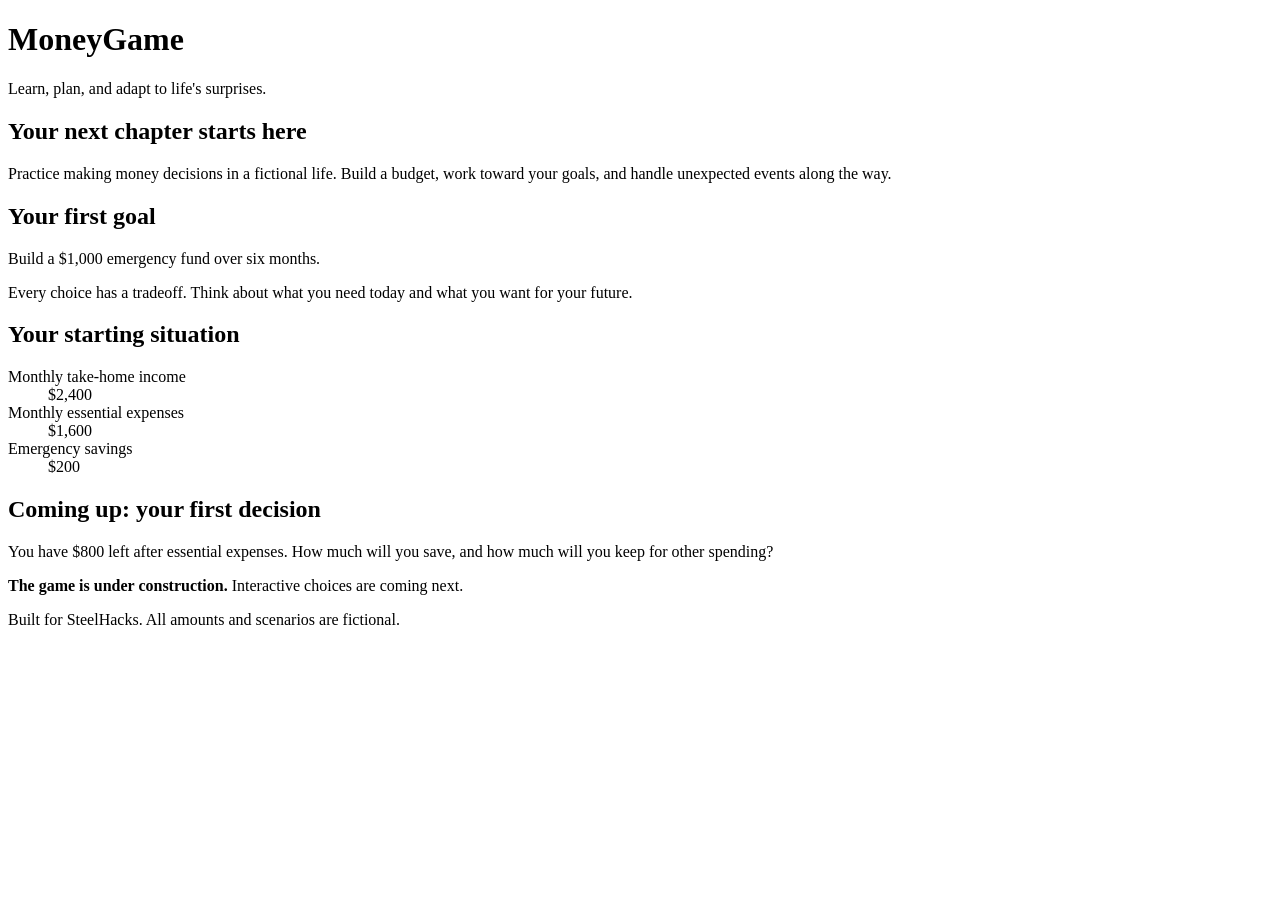
==== index.html @ d047468c "html file" ====
<!DOCTYPE html>
<html lang="en">
<head>
  <meta charset="UTF-8">
  <meta name="viewport" content="width=device-width, initial-scale=1.0">
  <meta name="description" content="Practice financial decisions and prepare for life's surprises with MoneyGame.">
  <title>MoneyGame | Practice for real life</title>
</head>
<body>
  <header>
    <h1>MoneyGame</h1>
    <p>Learn, plan, and adapt to life's surprises.</p>
  </header>

  <main>
    <section aria-labelledby="welcome-heading">
      <h2 id="welcome-heading">Your next chapter starts here</h2>
      <p>Practice making money decisions in a fictional life. Build a budget, work toward your goals, and handle unexpected events along the way.</p>
    </section>

    <section aria-labelledby="goal-heading">
      <h2 id="goal-heading">Your first goal</h2>
      <p>Build a $1,000 emergency fund over six months.</p>
      <p>Every choice has a tradeoff. Think about what you need today and what you want for your future.</p>
    </section>

    <section aria-labelledby="budget-heading">
      <h2 id="budget-heading">Your starting situation</h2>
      <dl>
        <dt>Monthly take-home income</dt>
        <dd>$2,400</dd>
        <dt>Monthly essential expenses</dt>
        <dd>$1,600</dd>
        <dt>Emergency savings</dt>
        <dd>$200</dd>
      </dl>
    </section>

    <section aria-labelledby="scenario-heading">
      <h2 id="scenario-heading">Coming up: your first decision</h2>
      <p>You have $800 left after essential expenses. How much will you save, and how much will you keep for other spending?</p>
      <p><strong>The game is under construction.</strong> Interactive choices are coming next.</p>
    </section>
  </main>

  <footer>
    <p>Built for SteelHacks. All amounts and scenarios are fictional.</p>
  </footer>
</body>
</html>
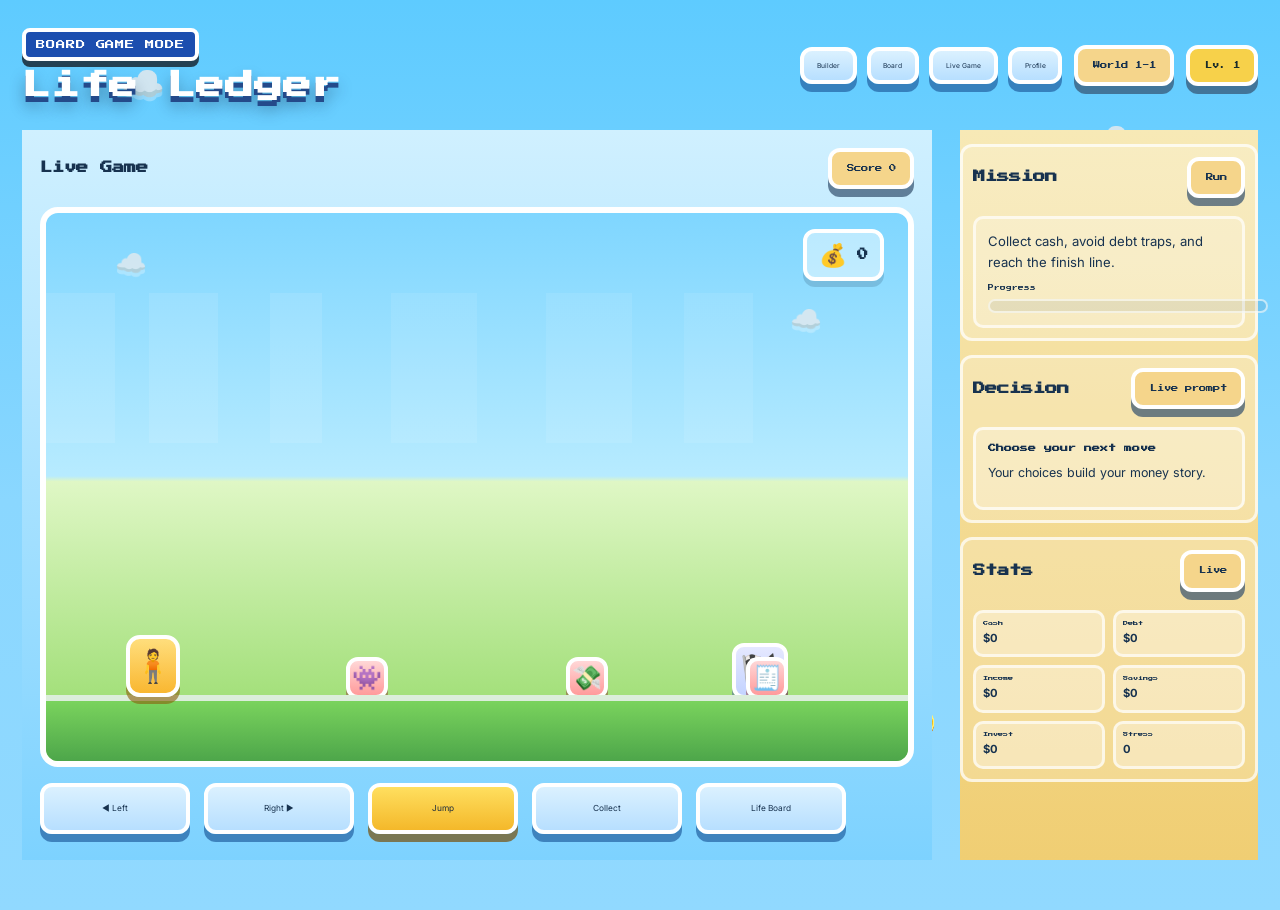
==== commit 3f9aed84: "Add local project files" ====
--- a/index.html
+++ b/index.html
@@ -1,50 +1,349 @@
 <!DOCTYPE html>
 <html lang="en">
-<head>
-  <meta charset="UTF-8">
-  <meta name="viewport" content="width=device-width, initial-scale=1.0">
-  <meta name="description" content="Practice financial decisions and prepare for life's surprises with MoneyGame.">
-  <title>MoneyGame | Practice for real life</title>
-</head>
-<body>
-  <header>
-    <h1>MoneyGame</h1>
-    <p>Learn, plan, and adapt to life's surprises.</p>
-  </header>
-
-  <main>
-    <section aria-labelledby="welcome-heading">
-      <h2 id="welcome-heading">Your next chapter starts here</h2>
-      <p>Practice making money decisions in a fictional life. Build a budget, work toward your goals, and handle unexpected events along the way.</p>
-    </section>
-
-    <section aria-labelledby="goal-heading">
-      <h2 id="goal-heading">Your first goal</h2>
-      <p>Build a $1,000 emergency fund over six months.</p>
-      <p>Every choice has a tradeoff. Think about what you need today and what you want for your future.</p>
-    </section>
-
-    <section aria-labelledby="budget-heading">
-      <h2 id="budget-heading">Your starting situation</h2>
-      <dl>
-        <dt>Monthly take-home income</dt>
-        <dd>$2,400</dd>
-        <dt>Monthly essential expenses</dt>
-        <dd>$1,600</dd>
-        <dt>Emergency savings</dt>
-        <dd>$200</dd>
-      </dl>
-    </section>
-
-    <section aria-labelledby="scenario-heading">
-      <h2 id="scenario-heading">Coming up: your first decision</h2>
-      <p>You have $800 left after essential expenses. How much will you save, and how much will you keep for other spending?</p>
-      <p><strong>The game is under construction.</strong> Interactive choices are coming next.</p>
-    </section>
-  </main>
-
-  <footer>
-    <p>Built for SteelHacks. All amounts and scenarios are fictional.</p>
-  </footer>
-</body>
+  <head>
+    <meta charset="UTF-8" />
+    <meta name="viewport" content="width=device-width, initial-scale=1.0" />
+    <title>Life Ledger | Monopoly Life Adventure</title>
+    <link rel="preconnect" href="https://fonts.googleapis.com" />
+    <link rel="preconnect" href="https://fonts.gstatic.com" crossorigin />
+    <link href="https://fonts.googleapis.com/css2?family=Press+Start+2P&family=Inter:wght@400;500;600;700;800&display=swap" rel="stylesheet" />
+    <link rel="stylesheet" href="styles.css" />
+  </head>
+  <body>
+    <div class="page-shell">
+      <div class="cloud cloud-one">☁️</div>
+      <div class="cloud cloud-two">☁️</div>
+      <div class="coin-float coin-float-one">🪙</div>
+      <div class="coin-float coin-float-two">🪙</div>
+
+      <header class="topbar">
+        <div class="brand-wrap">
+          <p class="eyebrow">Board Game Mode</p>
+          <h1>Life Ledger</h1>
+        </div>
+        <div class="status-cluster">
+          <nav style="display:flex; gap:10px; align-items:center;">
+            <button id="builderNav" class="secondary-btn small-btn" type="button">Builder</button>
+            <button id="boardNav" class="secondary-btn small-btn" type="button">Board</button>
+            <button id="liveGameNav" class="secondary-btn small-btn" type="button">Live Game</button>
+            <button id="profileNav" class="secondary-btn small-btn" type="button">Profile</button>
+          </nav>
+          <span class="status-badge" id="worldBadge">World 1-1</span>
+          <span class="mini-coin" id="levelBadge">Lv. 1</span>
+        </div>
+      </header>
+
+      <main id="liveGameView" class="game-shell game-shell-live">
+        <section class="panel live-scene-panel live-scene-panel-primary">
+          <div class="panel-head live-scene-head">
+            <h2>Live Game</h2>
+            <span class="tiny-pill" id="liveScoreBadge">Score 0</span>
+          </div>
+
+          <div class="mario-scene">
+            <div class="skyline"></div>
+            <div class="cloud cloud-one small">☁️</div>
+            <div class="cloud cloud-two small">☁️</div>
+
+            <div class="coin-panel">
+              <span>💰</span>
+              <strong id="liveCashCount">0</strong>
+            </div>
+
+            <div class="player-character" id="marioPlayer">🧍</div>
+            <div class="goal-block">🏁</div>
+
+            <div class="enemy enemy-1">👾</div>
+            <div class="enemy enemy-2">💸</div>
+            <div class="enemy enemy-3">🧾</div>
+
+            <div class="ground"></div>
+          </div>
+
+          <div class="live-controls">
+            <button id="leftBtn" class="secondary-btn live-btn movement-btn" type="button" aria-label="Move left">◀ Left</button>
+            <button id="rightBtn" class="secondary-btn live-btn movement-btn" type="button" aria-label="Move right">Right ▶</button>
+            <button id="jumpBtn" class="primary-btn live-btn" type="button">Jump</button>
+            <button id="collectBtn" class="secondary-btn live-btn" type="button">Collect</button>
+            <button id="backToBoardBtn" class="secondary-btn live-btn" type="button">Life Board</button>
+          </div>
+        </section>
+
+        <aside class="panel panel-right live-side-panel">
+          <div class="mission-summary">
+            <div class="panel-head mission-head">
+              <h2>Mission</h2>
+              <span class="tiny-pill">Run</span>
+            </div>
+            <div class="live-status-box">
+              <p id="liveMissionText">Collect cash, avoid debt traps, and reach the finish line.</p>
+              <div class="live-meter-wrap">
+                <span>Progress</span>
+                <div class="stat-meter"><div id="liveProgressFill" class="stat-fill"></div></div>
+              </div>
+            </div>
+          </div>
+
+          <div class="live-prompt-panel">
+            <div class="panel-head prompt-head">
+              <h2>Decision</h2>
+              <span class="tiny-pill">Live prompt</span>
+            </div>
+            <div class="live-prompt-box">
+              <h3 id="livePromptTitle">Choose your next move</h3>
+              <p id="livePromptText">Your choices build your money story.</p>
+              <div id="livePromptChoices" class="live-choice-buttons"></div>
+            </div>
+          </div>
+
+          <div class="mini-stats-panel">
+            <div class="panel-head mini-stats-head">
+              <h2>Stats</h2>
+              <span class="tiny-pill">Live</span>
+            </div>
+            <div class="mini-stat-grid">
+              <div class="mini-stat-card"><span>Cash</span><strong id="miniCashStat">$0</strong></div>
+              <div class="mini-stat-card"><span>Debt</span><strong id="miniDebtStat">$0</strong></div>
+              <div class="mini-stat-card"><span>Income</span><strong id="miniIncomeStat">$0</strong></div>
+              <div class="mini-stat-card"><span>Savings</span><strong id="miniSavingsStat">$0</strong></div>
+              <div class="mini-stat-card"><span>Invest</span><strong id="miniInvestStat">$0</strong></div>
+              <div class="mini-stat-card"><span>Stress</span><strong id="miniStressStat">0</strong></div>
+            </div>
+          </div>
+        </aside>
+      </main>
+
+      <main id="builderView" class="game-shell hidden">
+        <section class="panel panel-left">
+          <div class="panel-head">
+            <h2>Character Builder</h2>
+            <span class="tiny-pill">Create hero</span>
+          </div>
+
+          <div class="player-card">
+            <div class="avatar-ring" id="selectedAvatar">🧒</div>
+            <div>
+              <p class="player-label">Hero</p>
+              <h3 id="selectedNameLabel">Future Builder</h3>
+            </div>
+          </div>
+
+          <div class="avatar-picker" id="avatarPicker" aria-label="Choose avatar"></div>
+
+          <div class="form-block">
+            <label>
+              Player name
+              <input id="playerName" type="text" value="Future Builder" maxlength="18" />
+            </label>
+          </div>
+
+          <div class="form-block">
+            <label>
+              Money mindset
+              <select id="playStyle">
+                <option value="saver" selected>Planner</option>
+                <option value="builder">Builder</option>
+                <option value="risk">Risk taker</option>
+              </select>
+            </label>
+          </div>
+
+          <div class="preset-box">
+            <div class="preset-row">
+              <span>Starter scenario</span>
+              <button id="randomizeButton" type="button" class="secondary-btn small-btn">Randomize</button>
+            </div>
+            <div class="profile-grid" id="starterStats"></div>
+          </div>
+
+          <div class="button-row compact-row">
+            <button id="startGameButton" type="button" class="primary-btn">Start adventure</button>
+          </div>
+        </section>
+
+      </main>
+
+      <main id="boardView" class="game-shell hidden">
+        <section class="panel board-panel board-main-panel">
+          <div class="panel-head">
+            <h2>Life board</h2>
+            <span class="tiny-pill" id="turnLabel">Turn 1</span>
+          </div>
+
+          <div class="board-wrap board-hero-wrap">
+            <div class="board-track board-track-large" id="boardTrack"></div>
+            <div class="token board-token" id="tokenMarker">🧍</div>
+            <div id="boardActions" class="board-actions" aria-live="polite"></div>
+          </div>
+
+          <div class="quest-banner">
+            <div class="banner-icon">🎯</div>
+            <div>
+              <span>Quest tracker</span>
+              <strong id="trackerText">Build a stable cash cushion and keep your future on track.</strong>
+            </div>
+          </div>
+
+          <div class="event-card visual-event-card">
+            <span class="event-card-label">Current event</span>
+            <h3 id="eventTitle">Random life event</h3>
+            <p id="eventText">Choose a path to decide how your story unfolds.</p>
+            <div id="choiceButtons" class="choice-buttons hidden"></div>
+          </div>
+        </section>
+
+        <aside class="panel panel-right" id="liveHud">
+          <div class="panel-head">
+            <h2>Stats</h2>
+            <span class="tiny-pill" id="scoreBadge">Score 0</span>
+          </div>
+
+          <div class="stats-grid">
+            <div class="stat-box">
+              <span>Cash</span>
+              <strong id="cashValue">$0</strong>
+            </div>
+            <div class="stat-box">
+              <span>Debt</span>
+              <strong id="debtValue">$0</strong>
+            </div>
+            <div class="stat-box">
+              <span>Income</span>
+              <strong id="incomeValue">$0</strong>
+            </div>
+            <div class="stat-box">
+              <span>Savings</span>
+              <strong id="savingsValue">$0</strong>
+            </div>
+            <div class="stat-box">
+              <span>Investments</span>
+              <strong id="investmentValue">$0</strong>
+            </div>
+            <div class="stat-box">
+              <span>Stress</span>
+              <strong id="stressValue">0</strong>
+            </div>
+          </div>
+
+          <div class="story-pane">
+            <h3>Story log</h3>
+            <div id="storyLog" class="story-log"></div>
+          </div>
+        </aside>
+      </main>
+
+      <main id="statsView" class="game-shell hidden">
+        <section class="panel panel-left">
+          <div class="panel-head">
+            <h2>Summary</h2>
+            <span class="tiny-pill">Final results</span>
+          </div>
+          <div style="padding:14px;">
+            <h3 id="finalTitle">Adventure complete</h3>
+            <p id="finalSummary">Final net worth and analysis will appear here.</p>
+            <div style="margin-top:18px;"><button id="playAgainBtn" class="primary-btn">Play again</button></div>
+          </div>
+        </section>
+
+        <section class="panel board-panel">
+          <div class="panel-head">
+            <h2>Visual stats</h2>
+            <span class="tiny-pill">Final meters</span>
+          </div>
+          <div style="padding:12px;">
+            <div class="meter-row"><div>Final net worth</div><div class="stat-meter"><div id="finalNetFill" class="stat-fill"></div></div></div>
+            <div style="height:12px"></div>
+            <div id="finalDetails"></div>
+          </div>
+        </section>
+
+        <aside class="panel panel-right">
+          <div class="panel-head">
+            <h2>Stats</h2>
+            <span class="tiny-pill" id="profileScore">Score 0</span>
+          </div>
+          <div style="padding:12px;">
+            <p id="profileSummary">A quick visual summary of the player's financial state.</p>
+          </div>
+        </aside>
+      </main>
+
+      <main id="profileView" class="game-shell hidden">
+        <section class="panel panel-left">
+          <div class="panel-head">
+            <h2>Profile</h2>
+            <span class="tiny-pill">Overview</span>
+          </div>
+          <div class="player-card">
+            <div class="avatar-ring" id="profileAvatar">🧒</div>
+            <div>
+              <p class="player-label">Player</p>
+              <h3 id="profileName">Future Builder</h3>
+            </div>
+          </div>
+
+          <div style="margin-bottom:14px;">
+            <button id="backToBoard" class="primary-btn">Back to board</button>
+          </div>
+        </section>
+
+        <section class="panel board-panel">
+          <div class="panel-head">
+            <h2>Visual stats</h2>
+            <span class="tiny-pill">Live meters</span>
+          </div>
+
+          <div class="board-wrap">
+            <div style="display:grid; gap:12px;">
+              <div class="meter-row">
+                <div>Cash</div>
+                <div class="stat-meter"><div id="cashFill" class="stat-fill"></div></div>
+              </div>
+              <div class="meter-row">
+                <div>Debt</div>
+                <div class="stat-meter"><div id="debtFill" class="stat-fill"></div></div>
+              </div>
+              <div class="meter-row">
+                <div>Income</div>
+                <div class="stat-meter"><div id="incomeFill" class="stat-fill"></div></div>
+              </div>
+              <div class="meter-row">
+                <div>Savings</div>
+                <div class="stat-meter"><div id="savingsFill" class="stat-fill"></div></div>
+              </div>
+              <div class="meter-row">
+                <div>Investments</div>
+                <div class="stat-meter"><div id="investmentsFill" class="stat-fill"></div></div>
+              </div>
+              <div class="meter-row">
+                <div>Stress</div>
+                <div class="stat-meter"><div id="stressFill" class="stat-fill danger"></div></div>
+              </div>
+            </div>
+          </div>
+        </section>
+
+        <aside class="panel panel-right">
+          <div class="panel-head">
+            <h2>Summary</h2>
+            <span class="tiny-pill" id="profileScore">Score 0</span>
+          </div>
+          <div style="padding:12px;">
+            <p id="profileSummary">A quick visual summary of the player's financial state.</p>
+          </div>
+        </aside>
+      </main>
+    </div>
+
+    <script src="app.js"></script>
+    <div id="detailModal" class="hidden" role="dialog" aria-modal="true" aria-labelledby="detailTitle">
+      <div class="panel" style="max-width:520px; margin:40px auto;">
+        <div style="display:flex; justify-content:space-between; align-items:center; gap:12px;">
+          <h3 id="detailTitle">Event details</h3>
+          <button id="detailClose" class="small-btn">Close</button>
+        </div>
+        <div id="detailContent" style="margin-top:12px; font-size:0.9rem; color:var(--text);">Full event detail appears here.</div>
+      </div>
+    </div>
+  </body>
 </html>
--- a/styles.css
+++ b/styles.css
@@ -0,0 +1,1119 @@
+:root {
+  --sky: #5ecbff;
+  --sky-2: #8ad7ff;
+  --grass: #4fbf50;
+  --grass-dark: #2e8b57;
+  --panel: #f5d58b;
+  --panel-2: #f7e8b1;
+  --panel-dark: #d39a39;
+  --coin: #f7d14a;
+  --danger: #ff4d4d;
+  --danger-dark: #bf2d2d;
+  --blue: #2f80ed;
+  --blue-dark: #1c4eaf;
+  --purple: #a56de2;
+  --purple-dark: #6f43b6;
+  --text: #17324f;
+  --shadow: 0 12px 0 rgba(33, 52, 71, 0.8);
+  --white: #ffffff;
+}
+
+* {
+  box-sizing: border-box;
+}
+
+html, body {
+  margin: 0;
+  min-height: 100%;
+  font-family: "Inter", sans-serif;
+  background:
+    linear-gradient(to bottom, var(--sky) 0%, var(--sky-2) 55%, #91d9ff 100%);
+  color: var(--text);
+  font-size: 16px;
+}
+
+body {
+  padding: 28px 22px 50px;
+}
+
+h1, h2, h3, h4, button, input, select, textarea, .eyebrow, .tiny-pill, .tool-pill, .score-pill, .quest-label, .quest-banner span, .status-badge, .mini-coin, .player-label, .event-card-label, .stat-box span {
+  font-family: "Press Start 2P", cursive;
+}
+
+p, strong, span, li, label, input, select, textarea, .story-entry, .board-actions {
+  font-family: "Inter", sans-serif;
+}
+
+.page-shell {
+  max-width: 1480px;
+  margin: 0 auto;
+  position: relative;
+  min-height: 92vh;
+}
+
+.cloud {
+  position: absolute;
+  font-size: 2.2rem;
+  opacity: 0.85;
+  z-index: 0;
+  filter: drop-shadow(0 4px 0 rgba(255,255,255,0.35));
+}
+
+.cloud-one { top: 34px; left: 8%; }
+.cloud-two { top: 90px; right: 10%; }
+
+.coin-float {
+  position: absolute;
+  font-size: 1.8rem;
+  z-index: 0;
+  animation: bob 2.4s ease-in-out infinite alternate;
+}
+
+.coin-float-one { top: 120px; left: 28%; }
+.coin-float-two { bottom: 120px; right: 26%; animation-delay: 0.8s; }
+
+@keyframes bob {
+  0% { transform: translateY(0); }
+  100% { transform: translateY(-16px); }
+}
+
+.topbar,
+.game-shell {
+  position: relative;
+  z-index: 1;
+}
+
+.topbar {
+  display: flex;
+  justify-content: space-between;
+  align-items: center;
+  margin-bottom: 26px;
+  gap: 12px;
+}
+
+.brand-wrap {
+  display: flex;
+  flex-direction: column;
+}
+
+.eyebrow {
+  margin: 0 0 8px;
+  text-transform: uppercase;
+  letter-spacing: 0.1em;
+  font-size: 0.58rem;
+  color: var(--white);
+  background: var(--blue-dark);
+  width: fit-content;
+  padding: 8px 10px;
+  border-radius: 8px;
+  border: 4px solid var(--white);
+  box-shadow: 0 6px 0 rgba(20, 30, 40, 0.8);
+}
+
+h1 {
+  margin: 0;
+  font-size: clamp(1.8rem, 2vw, 3rem);
+  line-height: 1.2;
+  color: var(--white);
+  text-shadow: 0 6px 0 #244a8a, 0 10px 15px rgba(17, 39, 66, 0.4);
+}
+
+.status-cluster {
+  display: flex;
+  align-items: center;
+  gap: 12px;
+  flex-wrap: wrap;
+}
+
+.status-badge,
+.tiny-pill,
+.mini-coin {
+  display: inline-flex;
+  align-items: center;
+  justify-content: center;
+  border-radius: 12px;
+  padding: 0.7rem 0.9rem;
+  font-size: 0.46rem;
+  line-height: 1.5;
+  background: var(--panel);
+  border: 4px solid var(--white);
+  box-shadow: 0 8px 0 rgba(52, 80, 110, 0.7);
+  color: var(--text);
+}
+
+.mini-coin {
+  background: var(--coin);
+  color: #1a2c2a;
+}
+
+.game-shell {
+  display: grid;
+  grid-template-columns: minmax(0, 0.9fr) minmax(0, 1.55fr) minmax(0, 0.9fr);
+  gap: 28px;
+  align-items: start;
+}
+
+.board-main-panel {
+  min-height: 760px;
+}
+
+.board-hero-wrap {
+  min-height: 360px;
+  padding: 18px 18px 26px;
+}
+
+.board-track-large {
+  min-height: 160px;
+  gap: 14px;
+}
+
+.board-actions {
+  position: absolute;
+  left: 18px;
+  right: 18px;
+  bottom: 18px;
+  display: flex;
+  flex-direction: column;
+  gap: 10px;
+  z-index: 8;
+  padding: 12px 12px 10px;
+  border-radius: 14px;
+  background: rgba(20, 52, 74, 0.8);
+  border: 4px solid rgba(255,255,255,0.8);
+  box-shadow: 0 12px 0 rgba(10, 20, 32, 0.35);
+}
+
+.board-actions .action-title {
+  color: #fff;
+  font-family: "Press Start 2P", cursive;
+  font-size: 0.5rem;
+  line-height: 1.6;
+}
+
+.board-actions .action-desc {
+  color: rgba(255,255,255,0.92);
+  font-size: 0.8rem;
+  line-height: 1.55;
+}
+
+.board-actions .action-choices {
+  display: grid;
+  grid-template-columns: repeat(3, minmax(0, 1fr));
+  gap: 10px;
+  margin-top: 4px;
+}
+
+.board-actions .choice-btn {
+  width: 100%;
+  min-height: 58px;
+  white-space: normal;
+  text-align: left;
+  font-size: 0.66rem;
+  line-height: 1.5;
+  border-radius: 12px;
+  background: linear-gradient(180deg, #fff4bf 0%, #ffd76a 100%);
+  border: 3px solid var(--white);
+  box-shadow: 0 7px 0 rgba(153, 106, 28, 0.6);
+}
+
+.visual-event-card {
+  margin-top: 18px;
+}
+
+.event-card h3 {
+  font-size: 0.74rem;
+  line-height: 1.6;
+}
+
+.event-card p {
+  font-size: 0.8rem;
+  line-height: 1.8;
+}
+
+.choice-btn {
+  width: 100%;
+  text-align: left;
+  padding: 12px 14px;
+  border-radius: 10px;
+  border: 3px solid var(--white);
+  background: linear-gradient(180deg, #d9f0ff 0%, #bfe7ff 100%);
+  color: var(--text);
+  cursor: pointer;
+  font-size: 0.7rem;
+  line-height: 1.7;
+}
+
+.track-space {
+  display: flex;
+  flex-direction: column;
+  align-items: center;
+  justify-content: center;
+  min-height: 120px;
+  border-radius: 12px;
+  background: linear-gradient(180deg, #f4f9ff 0%, #dceeff 100%);
+  border: 4px solid rgba(255,255,255,0.8);
+  font-size: 1.9rem;
+  box-shadow: inset 0 -4px 0 rgba(96, 140, 201, 0.15);
+}
+
+.board-token {
+  width: 54px;
+  height: 54px;
+  font-size: 1.8rem;
+  border-radius: 14px;
+  box-shadow: 0 8px 0 rgba(120, 80, 11, 0.65);
+}
+
+.story-entry {
+  font-size: 0.78rem;
+  line-height: 1.6;
+}
+
+.live-scene-panel {
+  background: linear-gradient(180deg, #d0f0ff 0%, #7dd2ff 100%);
+  min-height: 670px;
+}
+
+.live-scene-panel-primary {
+  min-height: 100%;
+  padding: 18px 18px 20px;
+}
+
+.live-scene-head {
+  margin-bottom: 10px;
+}
+
+.mario-scene {
+  position: relative;
+  overflow: hidden;
+  height: 560px;
+  border-radius: 18px;
+  border: 6px solid var(--white);
+  background: linear-gradient(180deg, #7fd6ff 0%, #b7ebff 48%, #dff7c5 49%, #92d965 100%);
+  box-shadow: inset 0 -8px 0 rgba(31, 86, 44, 0.2);
+}
+
+.skyline {
+  position: absolute;
+  left: 0;
+  right: 0;
+  top: 80px;
+  height: 150px;
+  background:
+    linear-gradient(to right,
+      rgba(255,255,255,0.18) 0 8%,
+      transparent 8% 12%,
+      rgba(255,255,255,0.18) 12% 20%,
+      transparent 20% 26%,
+      rgba(255,255,255,0.18) 26% 32%,
+      transparent 32% 40%,
+      rgba(255,255,255,0.15) 40% 50%,
+      transparent 50% 58%,
+      rgba(255,255,255,0.15) 58% 68%,
+      transparent 68% 74%,
+      rgba(255,255,255,0.15) 74% 82%,
+      transparent 82% 100%);
+  opacity: 0.55;
+}
+
+.cloud.small {
+  font-size: 1.6rem;
+  opacity: 0.8;
+}
+
+.coin-panel {
+  position: absolute;
+  top: 16px;
+  right: 24px;
+  display: flex;
+  align-items: center;
+  gap: 10px;
+  background: rgba(255,255,255,0.45);
+  border: 4px solid var(--white);
+  border-radius: 12px;
+  padding: 8px 12px;
+  box-shadow: 0 6px 0 rgba(30, 65, 96, 0.2);
+}
+
+.coin-panel span {
+  font-size: 1.4rem;
+}
+
+.coin-panel strong {
+  font-family: "Press Start 2P", cursive;
+  font-size: 0.7rem;
+  color: var(--text);
+}
+
+.player-character {
+  position: absolute;
+  left: 80px;
+  bottom: 64px;
+  width: 54px;
+  height: 62px;
+  display: grid;
+  place-items: center;
+  border-radius: 14px;
+  background: linear-gradient(180deg, #ffde7c 0%, #f9b731 100%);
+  border: 4px solid var(--white);
+  box-shadow: 0 7px 0 rgba(138, 94, 10, 0.6);
+  font-size: 2rem;
+  z-index: 3;
+  transition: left 220ms ease, bottom 180ms ease, transform 180ms ease;
+}
+
+.player-character.jump {
+  bottom: 150px;
+  transform: scale(1.05);
+}
+
+.goal-block {
+  position: absolute;
+  right: 120px;
+  bottom: 62px;
+  width: 56px;
+  height: 56px;
+  display: grid;
+  place-items: center;
+  border-radius: 12px;
+  background: linear-gradient(180deg, #e5e8ff 0%, #c4d3ff 100%);
+  border: 4px solid var(--white);
+  font-size: 2rem;
+  box-shadow: 0 7px 0 rgba(71, 88, 160, 0.5);
+}
+
+.enemy {
+  position: absolute;
+  bottom: 62px;
+  width: 42px;
+  height: 42px;
+  display: grid;
+  place-items: center;
+  border-radius: 12px;
+  background: linear-gradient(180deg, #ffd7d7 0%, #ff9b9b 100%);
+  border: 4px solid var(--white);
+  box-shadow: 0 6px 0 rgba(143, 56, 56, 0.5);
+  font-size: 1.5rem;
+  animation: enemyBob 1.2s ease-in-out infinite alternate;
+}
+
+.enemy-1 { left: 300px; }
+.enemy-2 { left: 520px; animation-delay: 0.4s; }
+.enemy-3 { left: 700px; animation-delay: 0.9s; }
+
+@keyframes enemyBob {
+  from { transform: translateY(0); }
+  to { transform: translateY(-7px); }
+}
+
+.ground {
+  position: absolute;
+  left: 0;
+  right: 0;
+  bottom: 0;
+  height: 66px;
+  background: linear-gradient(180deg, #7ad35d 0%, #4da64a 100%);
+  border-top: 6px solid rgba(255,255,255,0.8);
+}
+
+.live-controls {
+  display: flex;
+  gap: 14px;
+  margin-top: 16px;
+  flex-wrap: wrap;
+}
+
+.movement-btn {
+  min-width: 110px;
+  font-size: 0.52rem;
+}
+
+.live-btn {
+  min-width: 150px;
+}
+
+.live-side-panel {
+  min-height: 100%;
+  display: flex;
+  flex-direction: column;
+  gap: 14px;
+  justify-content: flex-start;
+  padding-top: 14px;
+}
+
+.live-status-box {
+  background: rgba(255,255,255,0.2);
+  border: 3px solid rgba(255,255,255,0.65);
+  border-radius: 10px;
+  padding: 12px;
+}
+
+.live-status-box p {
+  margin: 0 0 12px;
+  font-size: 0.82rem;
+  line-height: 1.6;
+}
+
+.live-meter-wrap {
+  display: grid;
+  gap: 8px;
+}
+
+.live-meter-wrap span {
+  font-family: "Press Start 2P", cursive;
+  font-size: 0.36rem;
+}
+
+.mission-summary,
+.mini-stats-panel {
+  background: rgba(255,255,255,0.18);
+  border: 3px solid rgba(255,255,255,0.7);
+  border-radius: 12px;
+  padding: 10px;
+}
+
+.mission-head,
+.mini-stats-head {
+  margin-bottom: 6px;
+}
+
+.mission-head h2,
+.mini-stats-head h2 {
+  font-size: 0.56rem;
+}
+
+.mini-stat-grid {
+  display: grid;
+  grid-template-columns: repeat(2, minmax(0, 1fr));
+  gap: 8px;
+}
+
+.mini-stat-card {
+  display: flex;
+  flex-direction: column;
+  gap: 4px;
+  background: rgba(255,255,255,0.34);
+  border: 3px solid rgba(255,255,255,0.65);
+  border-radius: 10px;
+  padding: 8px 7px;
+}
+
+.mini-stat-card span {
+  font-family: "Press Start 2P", cursive;
+  font-size: 0.32rem;
+  color: var(--text);
+}
+
+.mini-stat-card strong {
+  font-size: 0.7rem;
+  line-height: 1.5;
+  color: var(--text);
+}
+
+.game-shell-live {
+  grid-template-columns: minmax(0, 2.2fr) minmax(240px, 0.72fr);
+  align-items: stretch;
+  min-height: calc(100vh - 170px);
+}
+
+.live-prompt-panel {
+  background: rgba(255,255,255,0.18);
+  border: 3px solid rgba(255,255,255,0.7);
+  border-radius: 12px;
+  padding: 10px;
+}
+
+.prompt-head {
+  margin-bottom: 8px;
+}
+
+.live-prompt-box {
+  background: rgba(255,255,255,0.28);
+  border: 3px solid rgba(255,255,255,0.7);
+  border-radius: 10px;
+  padding: 12px;
+}
+
+.live-prompt-box h3 {
+  margin: 0 0 8px;
+  font-family: "Press Start 2P", cursive;
+  font-size: 0.5rem;
+  line-height: 1.6;
+  color: var(--text);
+}
+
+.live-prompt-box p {
+  margin: 0 0 12px;
+  font-size: 0.78rem;
+  line-height: 1.6;
+  color: var(--text);
+}
+
+.live-choice-buttons {
+  display: grid;
+  gap: 8px;
+}
+
+.live-choice-btn {
+  width: 100%;
+  border: 3px solid var(--white);
+  border-radius: 10px;
+  background: linear-gradient(180deg, #fff5c4 0%, #ffd76a 100%);
+  color: var(--text);
+  padding: 10px 12px;
+  text-align: left;
+  font-size: 0.62rem;
+  line-height: 1.5;
+  cursor: pointer;
+  box-shadow: 0 6px 0 rgba(120, 80, 11, 0.45);
+}
+
+.live-choice-btn:hover {
+  transform: translateY(-1px);
+}
+
+@media (max-width: 1200px) {
+  .game-shell {
+    grid-template-columns: 1fr;
+  }
+
+  .board-main-panel {
+    min-height: auto;
+  }
+
+  .game-shell-live {
+    grid-template-columns: 1fr;
+  }
+
+  .live-scene-panel-primary {
+    min-height: 0;
+  }
+}
+
+@media (max-width: 640px) {
+  .board-actions .action-choices {
+    grid-template-columns: 1fr;
+  }
+
+  .board-track-large {
+    grid-template-columns: repeat(3, minmax(0, 1fr));
+  }
+}
+
+/* full-width single panel view for board */
+.full-panel { grid-column: 1 / -1; }
+
+.hidden { display: none !important; }
+
+.panel-left {
+  background: linear-gradient(180deg, #f7e9b6 0%, #f0ce73 100%);
+}
+
+.board-panel {
+  background: linear-gradient(180deg, #d6efff 0%, #bfe8ff 100%);
+}
+
+.panel-right {
+  background: linear-gradient(180deg, #f7e9b6 0%, #f0ce73 100%);
+}
+
+.panel-head {
+  display: flex;
+  justify-content: space-between;
+  align-items: center;
+  margin-bottom: 18px;
+  gap: 12px;
+}
+
+.panel-head h2 {
+  margin: 0;
+  font-size: 0.78rem;
+  color: var(--text);
+}
+
+.player-card {
+  display: flex;
+  align-items: center;
+  gap: 14px;
+  padding: 16px 18px;
+  margin-bottom: 18px;
+  border-radius: 14px;
+  background: linear-gradient(180deg, #a7f0ff 0%, #80d7ff 100%);
+  border: 4px solid var(--white);
+  box-shadow: 0 8px 0 rgba(32, 86, 151, 0.7);
+}
+
+.avatar-ring {
+  width: 54px;
+  height: 54px;
+  display: grid;
+  place-items: center;
+  border-radius: 12px;
+  background: linear-gradient(180deg, #f9d65d 0%, #f1a853 100%);
+  border: 4px solid var(--white);
+  font-size: 1.5rem;
+  box-shadow: inset 0 -4px 0 rgba(133, 88, 18, 0.25);
+}
+
+.player-label {
+  margin: 0 0 4px;
+  color: var(--text);
+  font-size: 0.48rem;
+  text-transform: uppercase;
+}
+
+.player-card h3 {
+  margin: 0;
+  font-size: 0.6rem;
+  color: var(--text);
+}
+
+.avatar-picker {
+  display: flex;
+  flex-wrap: wrap;
+  gap: 10px;
+  margin-bottom: 18px;
+}
+
+.avatar-option {
+  width: 46px;
+  height: 46px;
+  display: grid;
+  place-items: center;
+  border-radius: 12px;
+  background: var(--white);
+  border: 4px solid rgba(23, 50, 79, 0.25);
+  cursor: pointer;
+  font-size: 1.4rem;
+  transition: transform 0.15s ease, border-color 0.15s ease;
+}
+
+.avatar-option.selected {
+  border-color: var(--blue-dark);
+  background: #e0f5ff;
+  transform: translateY(-2px);
+}
+
+.form-block {
+  margin-bottom: 16px;
+}
+
+label {
+  display: flex;
+  flex-direction: column;
+  gap: 8px;
+  font-size: 0.56rem;
+  color: var(--text);
+}
+
+input, select, textarea, button {
+  font: inherit;
+}
+
+input, select, textarea {
+  width: 100%;
+  background: rgba(255, 255, 255, 0.8);
+  border: 4px solid var(--white);
+  border-radius: 10px;
+  color: var(--text);
+  padding: 0.8rem 0.8rem;
+  outline: none;
+  box-shadow: inset 0 -4px 0 rgba(64, 104, 147, 0.18);
+}
+
+input:focus, select:focus, textarea:focus {
+  border-color: var(--blue-dark);
+  box-shadow: 0 0 0 4px rgba(47, 128, 237, 0.18), inset 0 -4px 0 rgba(64, 104, 147, 0.18);
+}
+
+.preset-box {
+  background: rgba(255, 255, 255, 0.25);
+  border: 4px solid rgba(255, 255, 255, 0.7);
+  border-radius: 12px;
+  padding: 14px;
+  margin-bottom: 16px;
+}
+
+.preset-row {
+  display: flex;
+  justify-content: space-between;
+  align-items: center;
+  gap: 10px;
+  margin-bottom: 12px;
+}
+
+.preset-row span {
+  font-size: 0.48rem;
+  color: var(--text);
+}
+
+.profile-grid {
+  display: grid;
+  grid-template-columns: repeat(2, minmax(0, 1fr));
+  gap: 8px;
+}
+
+.profile-grid .mini-stat {
+  background: rgba(255, 255, 255, 0.6);
+  border: 3px solid rgba(255,255,255,0.8);
+  border-radius: 10px;
+  padding: 8px 10px;
+  font-size: 0.42rem;
+  line-height: 1.7;
+  color: var(--text);
+}
+
+.compact-row {
+  margin-top: 10px;
+}
+
+.primary-btn,
+.secondary-btn {
+  border: none;
+  border-radius: 12px;
+  padding: 0.95rem 1.2rem;
+  font-size: 0.52rem;
+  cursor: pointer;
+  line-height: 1.5;
+  transition: transform 0.2s ease;
+}
+
+.primary-btn:hover,
+.secondary-btn:hover {
+  transform: translateY(-2px);
+}
+
+.primary-btn {
+  background: linear-gradient(180deg, #ffdf5f 0%, #f4b82a 100%);
+  border: 4px solid var(--white);
+  box-shadow: 0 8px 0 rgba(120, 80, 11, 0.7);
+  color: #1b2a3c;
+}
+
+.secondary-btn {
+  background: linear-gradient(180deg, #dbf1ff 0%, #b7dfff 100%);
+  border: 4px solid var(--white);
+  box-shadow: 0 8px 0 rgba(35, 97, 161, 0.7);
+  color: var(--text);
+}
+
+.small-btn {
+  padding: 0.6rem 0.8rem;
+  font-size: 0.42rem;
+}
+
+.board-wrap {
+  position: relative;
+  background: linear-gradient(180deg, #fefef8 0%, #dff8ff 100%);
+  border: 5px solid var(--white);
+  border-radius: 14px;
+  padding: 14px;
+  margin-bottom: 18px;
+  box-shadow: 0 8px 0 rgba(70, 116, 162, 0.55);
+}
+
+.board-track {
+  display: grid;
+  grid-template-columns: repeat(6, minmax(0, 1fr));
+  gap: 10px;
+  min-height: 120px;
+}
+
+.track-space {
+  display: flex;
+  flex-direction: column;
+  align-items: center;
+  justify-content: center;
+  min-height: 120px;
+  border-radius: 12px;
+  background: linear-gradient(180deg, #f4f9ff 0%, #dceeff 100%);
+  border: 4px solid rgba(255,255,255,0.8);
+  font-size: 1.9rem;
+  box-shadow: inset 0 -4px 0 rgba(96, 140, 201, 0.15);
+}
+
+.track-space.active {
+  background: linear-gradient(180deg, #fff0a8 0%, #ffd97c 100%);
+  border-color: var(--white);
+}
+
+.track-space.pulse {
+  animation: pulse 680ms ease-in-out both;
+}
+@keyframes pulse {
+  0% { transform: translateY(0) scale(1); }
+  50% { transform: translateY(-6px) scale(1.03); }
+  100% { transform: translateY(0) scale(1); }
+}
+
+/* modal */
+#detailModal { position: fixed; left: 0; top: 0; right: 0; bottom: 0; display: grid; place-items:center; z-index:10001; background: rgba(6,12,25,0.26); }
+
+/* Temporary safety: keep detail modal hidden until we re-enable it */
+#detailModal { display: none !important; pointer-events: none !important; }
+
+/* emoji-only choice buttons */
+.choice-btn.emoji { font-size: 1.6rem; padding: 12px 14px; display:inline-grid; place-items:center; }
+
+.modal-open { overflow: hidden; }
+
+.token {
+  position: absolute;
+  left: 10%;
+  bottom: 18px;
+  width: 42px;
+  height: 42px;
+  display: grid;
+  place-items: center;
+  background: linear-gradient(180deg, #ffdf5f 0%, #f4b82a 100%);
+  border: 4px solid var(--white);
+  border-radius: 12px;
+  box-shadow: 0 6px 0 rgba(120, 80, 11, 0.65);
+  font-size: 1.5rem;
+  transition: left 0.35s ease, bottom 0.25s ease;
+}
+
+.token.pop {
+  transform: translateY(-6px) scale(1.06);
+  transition: transform 220ms ease;
+}
+
+/* subtle shake for negative events */
+.shake {
+  animation: shake 540ms ease-in-out;
+}
+
+@keyframes shake {
+  0% { transform: translateX(0); }
+  25% { transform: translateX(-8px); }
+  50% { transform: translateX(6px); }
+  75% { transform: translateX(-4px); }
+  100% { transform: translateX(0); }
+}
+
+/* toast messages */
+.toast-container {
+  position: fixed;
+  right: 20px;
+  bottom: 20px;
+  display: flex;
+  flex-direction: column;
+  gap: 10px;
+  z-index: 9999;
+}
+.toast {
+  background: rgba(255,255,255,0.95);
+  border: 3px solid rgba(20,30,40,0.08);
+  padding: 10px 12px;
+  border-radius: 10px;
+  box-shadow: 0 8px 0 rgba(20,30,40,0.12);
+  font-size: 0.82rem;
+  color: var(--text);
+  transform-origin: right bottom;
+  animation: toast-in 380ms cubic-bezier(.2,.9,.2,1);
+}
+@keyframes toast-in { from { transform: translateY(8px) scale(0.98); opacity: 0 } to { transform: translateY(0) scale(1); opacity: 1 } }
+
+/* confetti */
+.confetti-container { position: fixed; left: 0; top: 0; right: 0; bottom: 0; pointer-events: none; z-index: 10000; }
+.confetti-piece {
+  position: absolute;
+  width: 10px;
+  height: 14px;
+  opacity: 0.95;
+  transform-origin: center;
+  will-change: transform, top, left;
+  animation: confetti-fall 1200ms linear forwards;
+}
+@keyframes confetti-fall {
+  0% { transform: translateY(-10vh) rotate(0deg) scale(1); }
+  100% { transform: translateY(110vh) rotate(540deg) scale(0.9); opacity: 0.9 }
+}
+
+.quest-banner {
+  display: flex;
+  align-items: center;
+  gap: 14px;
+  background: linear-gradient(180deg, #effff2 0%, #d2f5d8 100%);
+  border: 4px solid var(--white);
+  border-radius: 12px;
+  padding: 14px 16px;
+  margin-bottom: 18px;
+  box-shadow: 0 8px 0 rgba(61, 143, 78, 0.55);
+}
+
+.banner-icon {
+  width: 42px;
+  height: 42px;
+  display: grid;
+  place-items: center;
+  border-radius: 10px;
+  background: rgba(255,255,255,0.55);
+  border: 4px solid var(--white);
+  font-size: 1.3rem;
+}
+
+.quest-banner span {
+  display: block;
+  color: var(--text);
+  font-size: 0.42rem;
+}
+
+.quest-banner strong {
+  display: block;
+  margin-top: 6px;
+  line-height: 1.7;
+  font-size: 0.62rem;
+  color: var(--text);
+}
+
+.event-card {
+  background: linear-gradient(180deg, #fffaf0 0%, #f1e5b3 100%);
+  border: 4px solid var(--white);
+  border-radius: 14px;
+  padding: 18px;
+  box-shadow: 0 8px 0 rgba(124, 101, 46, 0.6);
+}
+
+.event-card-label {
+  font-size: 0.42rem;
+  color: var(--text);
+  display: block;
+  margin-bottom: 12px;
+}
+
+.event-card h3 {
+  margin: 0 0 8px;
+  font-size: 0.7rem;
+  color: var(--text);
+  line-height: 1.6;
+}
+
+.event-card p {
+  margin: 0 0 16px;
+  color: var(--text);
+  line-height: 1.8;
+  font-size: 0.75rem;
+}
+
+.choice-buttons {
+  display: grid;
+  gap: 12px;
+}
+
+.choice-btn {
+  width: 100%;
+  text-align: left;
+  padding: 12px 14px;
+  border-radius: 10px;
+  border: 3px solid var(--white);
+  background: linear-gradient(180deg, #d9f0ff 0%, #bfe7ff 100%);
+  color: var(--text);
+  cursor: pointer;
+  font-size: 0.7rem;
+  line-height: 1.7;
+}
+
+.stats-grid {
+  display: grid;
+  grid-template-columns: repeat(2, minmax(0, 1fr));
+  gap: 10px;
+  margin-bottom: 18px;
+}
+
+.stat-box {
+  background: linear-gradient(180deg, #fffaf0 0%, #f1e5b3 100%);
+  border: 4px solid var(--white);
+  border-radius: 12px;
+  padding: 12px 10px;
+  min-height: 96px;
+  display: flex;
+  flex-direction: column;
+  justify-content: center;
+  gap: 8px;
+  box-shadow: 0 8px 0 rgba(124, 101, 46, 0.45);
+}
+
+.stat-box span {
+  font-size: 0.4rem;
+  color: var(--text);
+}
+
+.stat-box strong {
+  font-size: 0.8rem;
+  color: var(--text);
+  line-height: 1.5;
+}
+
+/* stat flash effects */
+.flash-up { animation: flashUp 800ms ease; }
+.flash-down { animation: flashDown 800ms ease; }
+@keyframes flashUp { 0% { transform: translateY(0); } 30% { transform: translateY(-6px); filter: drop-shadow(0 6px 0 rgba(60,180,80,0.2)); } 100% { transform: translateY(0); } }
+@keyframes flashDown { 0% { transform: translateY(0); } 30% { transform: translateY(-3px); filter: drop-shadow(0 6px 0 rgba(240,80,80,0.15)); } 100% { transform: translateY(0); } }
+
+.story-pane {
+  border: 4px solid var(--white);
+  border-radius: 14px;
+  background: linear-gradient(180deg, #f0fbff 0%, #dceeff 100%);
+  padding: 16px;
+  box-shadow: 0 8px 0 rgba(52, 92, 143, 0.55);
+}
+
+.story-pane h3 {
+  margin: 0 0 12px;
+  font-size: 0.7rem;
+  color: var(--text);
+}
+
+.story-log {
+  display: flex;
+  flex-direction: column;
+  gap: 10px;
+  max-height: 310px;
+  overflow: auto;
+}
+
+.story-entry {
+  background: rgba(255,255,255,0.5);
+  border: 3px solid rgba(255,255,255,0.7);
+  border-radius: 10px;
+  padding: 10px 12px;
+  font-size: 0.78rem;
+  line-height: 1.6;
+  color: var(--text);
+}
+
+.hidden { display: none; }
+
+.stat-meter {
+  width: 280px;
+  height: 14px;
+  background: rgba(23,50,79,0.08);
+  border-radius: 8px;
+  overflow: hidden;
+  border: 2px solid rgba(255,255,255,0.6);
+}
+
+.stat-fill {
+  height: 100%;
+  width: 0%;
+  background: linear-gradient(90deg, #ffd966, #ffb347);
+  transition: width 600ms ease;
+}
+
+.stat-fill.danger {
+  background: linear-gradient(90deg, #ff7b7b, #ff4d4d);
+}
+
+.meter-row {
+  display:flex;
+  align-items:center;
+  justify-content:space-between;
+  gap: 14px;
+}
+
+.game-shell-live {
+  grid-template-columns: minmax(0, 2.2fr) minmax(240px, 0.72fr);
+  align-items: stretch;
+  min-height: calc(100vh - 170px);
+}
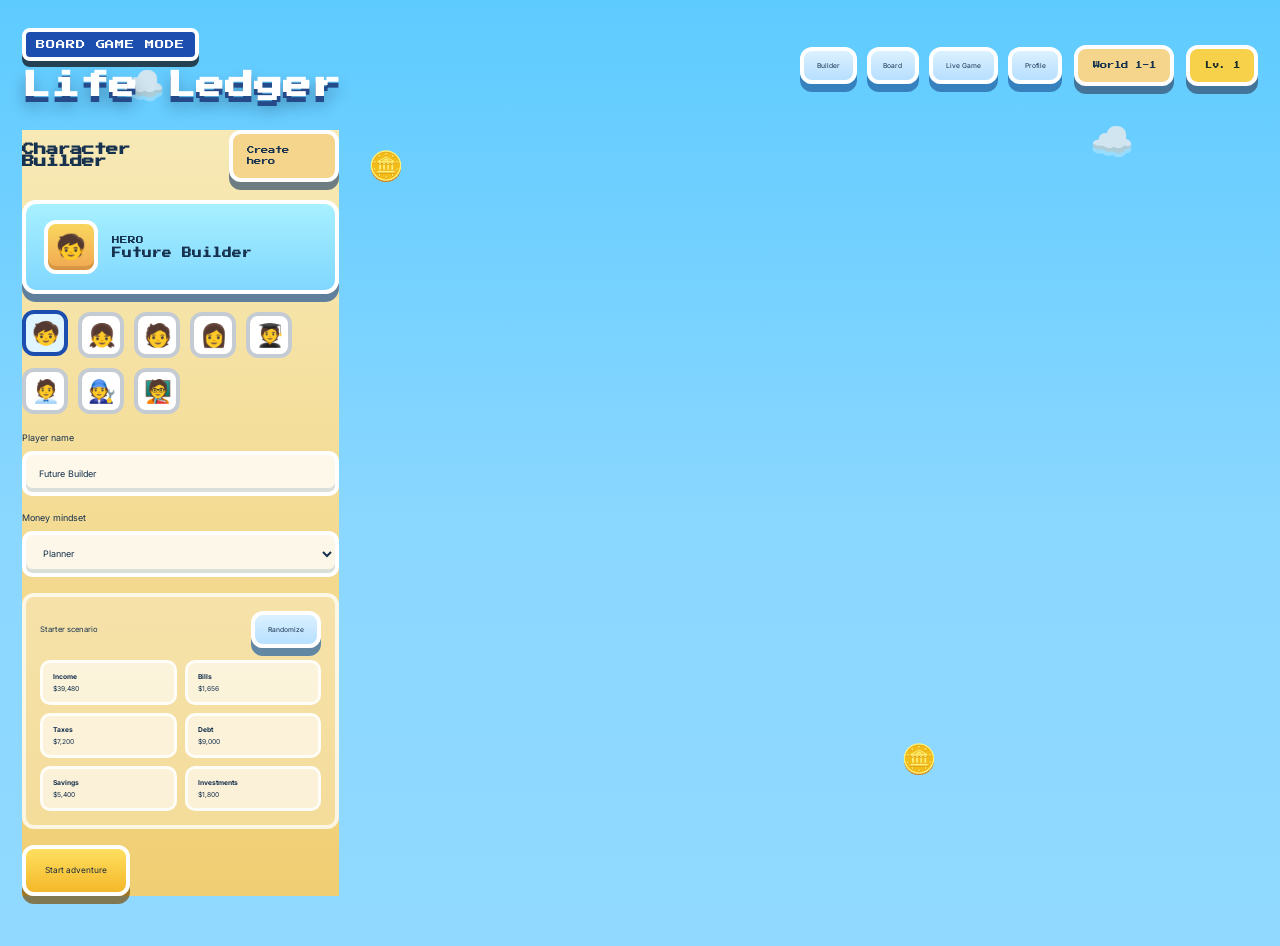
==== commit 53f57a64: "Updated Live game" ====
--- a/index.html
+++ b/index.html
@@ -53,6 +53,15 @@
             <div class="player-character" id="marioPlayer">🧍</div>
             <div class="goal-block">🏁</div>
 
+            <div class="live-decision-modal" id="liveDecisionModal" role="dialog" aria-modal="true" aria-labelledby="livePromptTitle">
+              <div class="live-prompt-box">
+                <span class="event-card-label">Decision point</span>
+                <h3 id="livePromptTitle">Choose your next move</h3>
+                <p id="livePromptText">Your choices build your money story.</p>
+                <div id="livePromptChoices" class="live-choice-buttons"></div>
+              </div>
+            </div>
+
             <div class="enemy enemy-1">👾</div>
             <div class="enemy enemy-2">💸</div>
             <div class="enemy enemy-3">🧾</div>
@@ -61,10 +70,6 @@
           </div>
 
           <div class="live-controls">
-            <button id="leftBtn" class="secondary-btn live-btn movement-btn" type="button" aria-label="Move left">◀ Left</button>
-            <button id="rightBtn" class="secondary-btn live-btn movement-btn" type="button" aria-label="Move right">Right ▶</button>
-            <button id="jumpBtn" class="primary-btn live-btn" type="button">Jump</button>
-            <button id="collectBtn" class="secondary-btn live-btn" type="button">Collect</button>
             <button id="backToBoardBtn" class="secondary-btn live-btn" type="button">Life Board</button>
           </div>
         </section>
@@ -81,18 +86,6 @@
                 <span>Progress</span>
                 <div class="stat-meter"><div id="liveProgressFill" class="stat-fill"></div></div>
               </div>
-            </div>
-          </div>
-
-          <div class="live-prompt-panel">
-            <div class="panel-head prompt-head">
-              <h2>Decision</h2>
-              <span class="tiny-pill">Live prompt</span>
-            </div>
-            <div class="live-prompt-box">
-              <h3 id="livePromptTitle">Choose your next move</h3>
-              <p id="livePromptText">Your choices build your money story.</p>
-              <div id="livePromptChoices" class="live-choice-buttons"></div>
             </div>
           </div>
 
--- a/styles.css
+++ b/styles.css
@@ -277,6 +277,8 @@
 .live-scene-panel-primary {
   min-height: 100%;
   padding: 18px 18px 20px;
+  position: relative;
+  z-index: 2;
 }
 
 .live-scene-head {
@@ -291,6 +293,28 @@
   border: 6px solid var(--white);
   background: linear-gradient(180deg, #7fd6ff 0%, #b7ebff 48%, #dff7c5 49%, #92d965 100%);
   box-shadow: inset 0 -8px 0 rgba(31, 86, 44, 0.2);
+}
+
+.live-decision-modal {
+  position: absolute;
+  inset: 0;
+  z-index: 8;
+  display: none;
+  place-items: center;
+  padding: 22px;
+  background: rgba(20, 47, 75, 0.3);
+}
+
+.live-decision-modal.is-visible {
+  display: grid;
+}
+
+.live-decision-modal .live-prompt-box {
+  width: min(620px, calc(100% - 10px));
+  max-height: calc(100% - 32px);
+  overflow-y: auto;
+  background: rgba(255, 255, 255, 0.96);
+  box-shadow: 0 12px 0 rgba(30, 65, 96, 0.28);
 }
 
 .skyline {
@@ -439,6 +463,8 @@
   gap: 14px;
   justify-content: flex-start;
   padding-top: 14px;
+  position: relative;
+  z-index: 1;
 }
 
 .live-status-box {
@@ -510,11 +536,6 @@
   color: var(--text);
 }
 
-.game-shell-live {
-  grid-template-columns: minmax(0, 2.2fr) minmax(240px, 0.72fr);
-  align-items: stretch;
-  min-height: calc(100vh - 170px);
-}
 
 .live-prompt-panel {
   background: rgba(255,255,255,0.18);
@@ -1117,3 +1138,13 @@
   align-items: stretch;
   min-height: calc(100vh - 170px);
 }
+
+.game-shell-live > * {
+  min-width: 0;
+}
+
+@media (max-width: 1200px) {
+  .game-shell-live {
+    grid-template-columns: minmax(0, 1fr);
+  }
+}
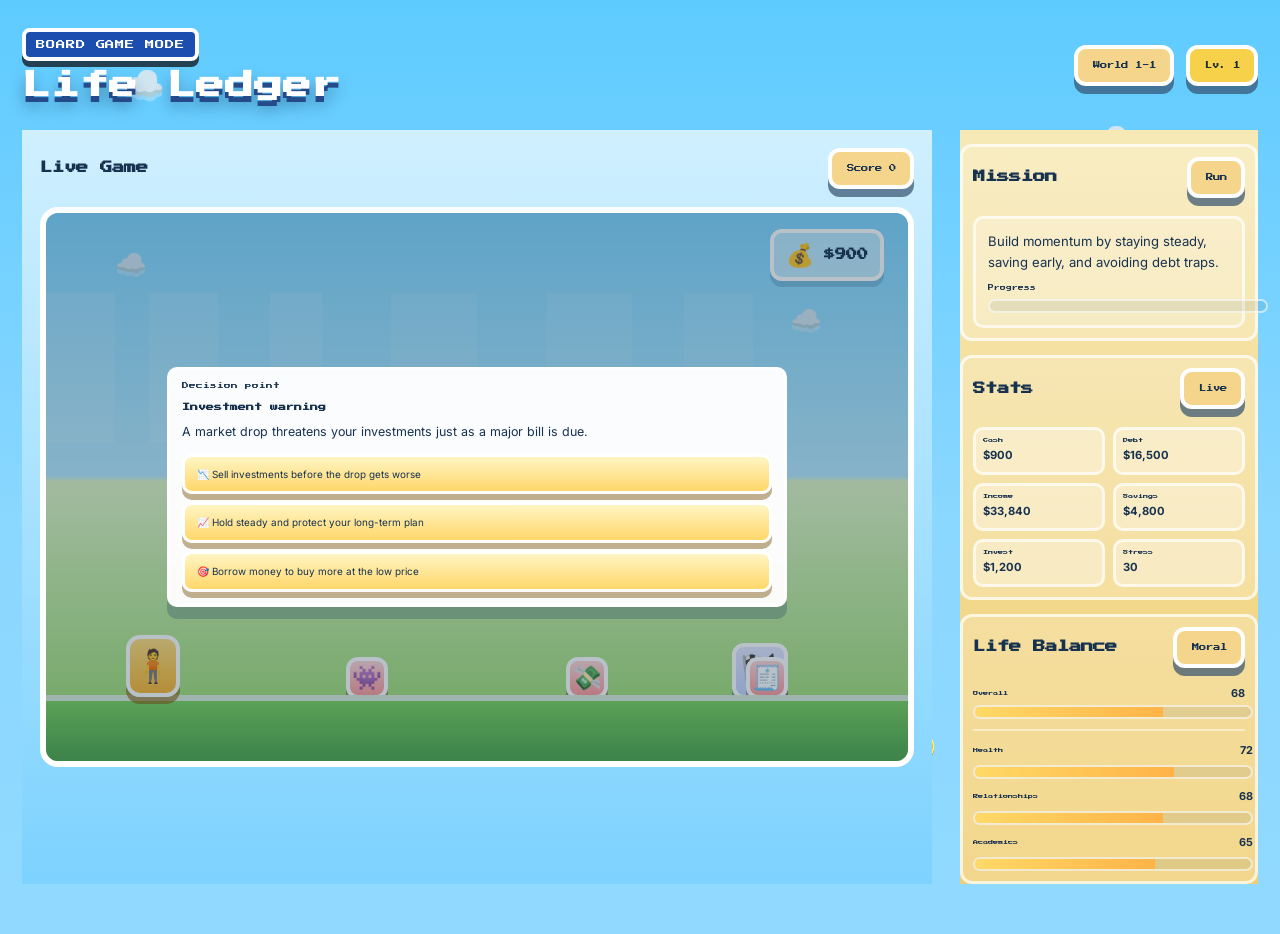
==== commit 35bb8457: "Updated live game" ====
--- a/index.html
+++ b/index.html
@@ -7,7 +7,7 @@
     <link rel="preconnect" href="https://fonts.googleapis.com" />
     <link rel="preconnect" href="https://fonts.gstatic.com" crossorigin />
     <link href="https://fonts.googleapis.com/css2?family=Press+Start+2P&family=Inter:wght@400;500;600;700;800&display=swap" rel="stylesheet" />
-    <link rel="stylesheet" href="styles.css" />
+    <link rel="stylesheet" href="styles.css?v=summary-fonts-3" />
   </head>
   <body>
     <div class="page-shell">
@@ -22,12 +22,6 @@
           <h1>Life Ledger</h1>
         </div>
         <div class="status-cluster">
-          <nav style="display:flex; gap:10px; align-items:center;">
-            <button id="builderNav" class="secondary-btn small-btn" type="button">Builder</button>
-            <button id="boardNav" class="secondary-btn small-btn" type="button">Board</button>
-            <button id="liveGameNav" class="secondary-btn small-btn" type="button">Live Game</button>
-            <button id="profileNav" class="secondary-btn small-btn" type="button">Profile</button>
-          </nav>
           <span class="status-badge" id="worldBadge">World 1-1</span>
           <span class="mini-coin" id="levelBadge">Lv. 1</span>
         </div>
@@ -69,9 +63,7 @@
             <div class="ground"></div>
           </div>
 
-          <div class="live-controls">
-            <button id="backToBoardBtn" class="secondary-btn live-btn" type="button">Life Board</button>
-          </div>
+          <div class="live-controls"></div>
         </section>
 
         <aside class="panel panel-right live-side-panel">
@@ -103,229 +95,76 @@
               <div class="mini-stat-card"><span>Stress</span><strong id="miniStressStat">0</strong></div>
             </div>
           </div>
-        </aside>
-      </main>
 
-      <main id="builderView" class="game-shell hidden">
-        <section class="panel panel-left">
-          <div class="panel-head">
-            <h2>Character Builder</h2>
-            <span class="tiny-pill">Create hero</span>
-          </div>
-
-          <div class="player-card">
-            <div class="avatar-ring" id="selectedAvatar">🧒</div>
-            <div>
-              <p class="player-label">Hero</p>
-              <h3 id="selectedNameLabel">Future Builder</h3>
+          <div class="moral-panel">
+            <div class="panel-head mini-stats-head">
+              <h2>Life Balance</h2>
+              <span class="tiny-pill">Moral</span>
             </div>
-          </div>
-
-          <div class="avatar-picker" id="avatarPicker" aria-label="Choose avatar"></div>
-
-          <div class="form-block">
-            <label>
-              Player name
-              <input id="playerName" type="text" value="Future Builder" maxlength="18" />
-            </label>
-          </div>
-
-          <div class="form-block">
-            <label>
-              Money mindset
-              <select id="playStyle">
-                <option value="saver" selected>Planner</option>
-                <option value="builder">Builder</option>
-                <option value="risk">Risk taker</option>
-              </select>
-            </label>
-          </div>
-
-          <div class="preset-box">
-            <div class="preset-row">
-              <span>Starter scenario</span>
-              <button id="randomizeButton" type="button" class="secondary-btn small-btn">Randomize</button>
+            <div class="moral-overview">
+              <div class="moral-label-row"><span>Overall</span><strong id="moralOverallValue">68</strong></div>
+              <div class="stat-meter"><div id="moralOverallFill" class="stat-fill moral-fill"></div></div>
             </div>
-            <div class="profile-grid" id="starterStats"></div>
-          </div>
-
-          <div class="button-row compact-row">
-            <button id="startGameButton" type="button" class="primary-btn">Start adventure</button>
-          </div>
-        </section>
-
-      </main>
-
-      <main id="boardView" class="game-shell hidden">
-        <section class="panel board-panel board-main-panel">
-          <div class="panel-head">
-            <h2>Life board</h2>
-            <span class="tiny-pill" id="turnLabel">Turn 1</span>
-          </div>
-
-          <div class="board-wrap board-hero-wrap">
-            <div class="board-track board-track-large" id="boardTrack"></div>
-            <div class="token board-token" id="tokenMarker">🧍</div>
-            <div id="boardActions" class="board-actions" aria-live="polite"></div>
-          </div>
-
-          <div class="quest-banner">
-            <div class="banner-icon">🎯</div>
-            <div>
-              <span>Quest tracker</span>
-              <strong id="trackerText">Build a stable cash cushion and keep your future on track.</strong>
+            <div class="moral-stat-list">
+              <div class="moral-stat-row">
+                <div class="moral-label-row"><span>Health</span><strong id="healthValue">72</strong></div>
+                <div class="stat-meter"><div id="healthFill" class="stat-fill health-fill"></div></div>
+              </div>
+              <div class="moral-stat-row">
+                <div class="moral-label-row"><span>Relationships</span><strong id="relationshipsValue">68</strong></div>
+                <div class="stat-meter"><div id="relationshipsFill" class="stat-fill relationships-fill"></div></div>
+              </div>
+              <div class="moral-stat-row">
+                <div class="moral-label-row"><span>Academics</span><strong id="academicsValue">65</strong></div>
+                <div class="stat-meter"><div id="academicsFill" class="stat-fill academics-fill"></div></div>
+              </div>
             </div>
-          </div>
-
-          <div class="event-card visual-event-card">
-            <span class="event-card-label">Current event</span>
-            <h3 id="eventTitle">Random life event</h3>
-            <p id="eventText">Choose a path to decide how your story unfolds.</p>
-            <div id="choiceButtons" class="choice-buttons hidden"></div>
-          </div>
-        </section>
-
-        <aside class="panel panel-right" id="liveHud">
-          <div class="panel-head">
-            <h2>Stats</h2>
-            <span class="tiny-pill" id="scoreBadge">Score 0</span>
-          </div>
-
-          <div class="stats-grid">
-            <div class="stat-box">
-              <span>Cash</span>
-              <strong id="cashValue">$0</strong>
-            </div>
-            <div class="stat-box">
-              <span>Debt</span>
-              <strong id="debtValue">$0</strong>
-            </div>
-            <div class="stat-box">
-              <span>Income</span>
-              <strong id="incomeValue">$0</strong>
-            </div>
-            <div class="stat-box">
-              <span>Savings</span>
-              <strong id="savingsValue">$0</strong>
-            </div>
-            <div class="stat-box">
-              <span>Investments</span>
-              <strong id="investmentValue">$0</strong>
-            </div>
-            <div class="stat-box">
-              <span>Stress</span>
-              <strong id="stressValue">0</strong>
-            </div>
-          </div>
-
-          <div class="story-pane">
-            <h3>Story log</h3>
-            <div id="storyLog" class="story-log"></div>
           </div>
         </aside>
       </main>
 
       <main id="statsView" class="game-shell hidden">
-        <section class="panel panel-left">
-          <div class="panel-head">
-            <h2>Summary</h2>
-            <span class="tiny-pill">Final results</span>
+        <section class="panel summary-panel summary-panel-primary">
+          <div class="panel-head summary-panel-head">
+            <div>
+              <p class="summary-kicker">Journey complete</p>
+              <h2>Final summary</h2>
+            </div>
+            <span class="tiny-pill">Results</span>
           </div>
-          <div style="padding:14px;">
+          <div class="summary-content">
             <h3 id="finalTitle">Adventure complete</h3>
-            <p id="finalSummary">Final net worth and analysis will appear here.</p>
-            <div style="margin-top:18px;"><button id="playAgainBtn" class="primary-btn">Play again</button></div>
+            <p id="finalSummary" class="summary-description">Final net worth and analysis will appear here.</p>
+            <button id="playAgainBtn" class="primary-btn summary-action">Play again</button>
           </div>
         </section>
 
-        <section class="panel board-panel">
+        <section class="panel summary-panel summary-panel-metrics">
           <div class="panel-head">
-            <h2>Visual stats</h2>
-            <span class="tiny-pill">Final meters</span>
+            <h2>Run metrics</h2>
+            <span class="tiny-pill">At finish</span>
           </div>
-          <div style="padding:12px;">
-            <div class="meter-row"><div>Final net worth</div><div class="stat-meter"><div id="finalNetFill" class="stat-fill"></div></div></div>
-            <div style="height:12px"></div>
-            <div id="finalDetails"></div>
+          <div class="summary-metrics-content">
+            <div class="summary-meter-row">
+              <div class="summary-label-row"><span>Final net worth</span><strong>Goal</strong></div>
+              <div class="stat-meter"><div id="finalNetFill" class="stat-fill"></div></div>
+            </div>
+            <div id="finalDetails" class="summary-details"></div>
           </div>
         </section>
 
-        <aside class="panel panel-right">
+        <aside class="panel summary-panel summary-panel-score">
           <div class="panel-head">
-            <h2>Stats</h2>
-            <span class="tiny-pill" id="profileScore">Score 0</span>
+            <h2>Run score</h2>
+            <span class="tiny-pill">Final</span>
           </div>
-          <div style="padding:12px;">
-            <p id="profileSummary">A quick visual summary of the player's financial state.</p>
+          <div class="summary-score-content">
+            <strong id="profileScore" class="summary-score-value">Score 0</strong>
+            <p id="profileSummary" class="summary-description">Your final financial and life-balance snapshot.</p>
           </div>
         </aside>
       </main>
 
-      <main id="profileView" class="game-shell hidden">
-        <section class="panel panel-left">
-          <div class="panel-head">
-            <h2>Profile</h2>
-            <span class="tiny-pill">Overview</span>
-          </div>
-          <div class="player-card">
-            <div class="avatar-ring" id="profileAvatar">🧒</div>
-            <div>
-              <p class="player-label">Player</p>
-              <h3 id="profileName">Future Builder</h3>
-            </div>
-          </div>
-
-          <div style="margin-bottom:14px;">
-            <button id="backToBoard" class="primary-btn">Back to board</button>
-          </div>
-        </section>
-
-        <section class="panel board-panel">
-          <div class="panel-head">
-            <h2>Visual stats</h2>
-            <span class="tiny-pill">Live meters</span>
-          </div>
-
-          <div class="board-wrap">
-            <div style="display:grid; gap:12px;">
-              <div class="meter-row">
-                <div>Cash</div>
-                <div class="stat-meter"><div id="cashFill" class="stat-fill"></div></div>
-              </div>
-              <div class="meter-row">
-                <div>Debt</div>
-                <div class="stat-meter"><div id="debtFill" class="stat-fill"></div></div>
-              </div>
-              <div class="meter-row">
-                <div>Income</div>
-                <div class="stat-meter"><div id="incomeFill" class="stat-fill"></div></div>
-              </div>
-              <div class="meter-row">
-                <div>Savings</div>
-                <div class="stat-meter"><div id="savingsFill" class="stat-fill"></div></div>
-              </div>
-              <div class="meter-row">
-                <div>Investments</div>
-                <div class="stat-meter"><div id="investmentsFill" class="stat-fill"></div></div>
-              </div>
-              <div class="meter-row">
-                <div>Stress</div>
-                <div class="stat-meter"><div id="stressFill" class="stat-fill danger"></div></div>
-              </div>
-            </div>
-          </div>
-        </section>
-
-        <aside class="panel panel-right">
-          <div class="panel-head">
-            <h2>Summary</h2>
-            <span class="tiny-pill" id="profileScore">Score 0</span>
-          </div>
-          <div style="padding:12px;">
-            <p id="profileSummary">A quick visual summary of the player's financial state.</p>
-          </div>
-        </aside>
-      </main>
     </div>
 
     <script src="app.js"></script>
--- a/styles.css
+++ b/styles.css
@@ -536,6 +536,62 @@
   color: var(--text);
 }
 
+.moral-panel {
+  background: rgba(255,255,255,0.18);
+  border: 3px solid rgba(255,255,255,0.7);
+  border-radius: 12px;
+  padding: 10px;
+}
+
+.moral-label-row {
+  display: flex;
+  align-items: center;
+  justify-content: space-between;
+  gap: 10px;
+  margin-bottom: 5px;
+}
+
+.moral-label-row span {
+  font-family: "Press Start 2P", cursive;
+  font-size: 0.32rem;
+}
+
+.moral-label-row strong {
+  font-size: 0.68rem;
+}
+
+.moral-overview {
+  margin-bottom: 12px;
+  padding-bottom: 10px;
+  border-bottom: 2px solid rgba(255,255,255,0.45);
+}
+
+.moral-stat-list {
+  display: grid;
+  gap: 10px;
+}
+
+.moral-stat-row {
+  display: grid;
+  gap: 3px;
+}
+
+.moral-fill {
+  background: linear-gradient(90deg, #f7c948, #f08a5d);
+}
+
+.health-fill {
+  background: linear-gradient(90deg, #64c987, #2e9f6e);
+}
+
+.relationships-fill {
+  background: linear-gradient(90deg, #f08a9d, #d95475);
+}
+
+.Aacademics-fill {
+  background: linear-gradient(90deg, #78a7e8, #4d6fd8);
+}
+
 
 .live-prompt-panel {
   background: rgba(255,255,255,0.18);
@@ -625,6 +681,145 @@
 .full-panel { grid-column: 1 / -1; }
 
 .hidden { display: none !important; }
+
+.summary-panel {
+  min-height: 0;
+  overflow: hidden;
+}
+
+.summary-panel-primary {
+  background: linear-gradient(180deg, #f7e9b6 0%, #f0ce73 100%);
+}
+
+.summary-panel-metrics {
+  background: linear-gradient(180deg, #d6efff 0%, #bfe8ff 100%);
+}
+
+.summary-panel-score {
+  background: linear-gradient(180deg, #e7ddff 0%, #cbbaf2 100%);
+}
+
+.summary-panel-head {
+  align-items: flex-start;
+}
+
+.summary-kicker {
+  margin: 0 0 8px;
+  color: var(--text);
+  font-family: "Press Start 2P", cursive;
+  font-size: 0.4rem;
+  line-height: 1.5;
+  text-transform: uppercase;
+}
+
+.summary-content,
+.summary-metrics-content,
+.summary-score-content {
+  padding: 4px 14px 18px;
+}
+
+.summary-content h3 {
+  margin: 0 0 14px;
+  color: var(--text);
+  font-family: "Press Start 2P", cursive;
+  font-size: 0.82rem;
+  line-height: 1.7;
+}
+
+.summary-description,
+.summary-details {
+  margin: 0;
+  color: var(--text);
+  font-family: "Press Start 2P", cursive !important;
+  font-size: 0.46rem !important;
+  line-height: 2 !important;
+}
+
+#finalSummary {
+  max-width: 34rem;
+}
+
+.summary-action {
+  margin-top: 22px;
+  font-family: "Press Start 2P", cursive;
+  font-size: 0.52rem;
+  line-height: 1.5;
+}
+
+.summary-meter-row {
+  display: grid;
+  gap: 9px;
+  margin-bottom: 18px;
+}
+
+.summary-label-row {
+  display: flex;
+  align-items: center;
+  justify-content: space-between;
+  gap: 12px;
+  color: var(--text);
+}
+
+.summary-label-row span {
+  font-family: "Press Start 2P", cursive;
+  font-size: 0.42rem;
+  line-height: 1.5;
+}
+
+.summary-label-row strong {
+  font-family: "Inter", sans-serif;
+  font-size: 0.72rem;
+}
+
+.summary-details {
+  display: grid;
+  grid-template-columns: repeat(3, minmax(0, 1fr));
+  gap: 8px;
+}
+
+.summary-stat-card {
+  display: grid;
+  gap: 6px;
+  min-height: 62px;
+  align-content: center;
+  padding: 9px 10px;
+  border: 3px solid rgba(255, 255, 255, 0.75);
+  border-radius: 10px;
+  background: rgba(255, 255, 255, 0.38);
+}
+
+.summary-stat-card span {
+  color: var(--text);
+  font-family: "Press Start 2P", cursive;
+  font-size: 0.32rem;
+  line-height: 1.4;
+}
+
+.summary-stat-card strong {
+  color: var(--text);
+  font-family: "Inter", sans-serif;
+  font-size: 0.78rem;
+  line-height: 1.3;
+}
+
+.summary-score-content {
+  display: grid;
+  align-content: start;
+  gap: 14px;
+}
+
+.summary-score-value {
+  color: var(--text);
+  font-family: "Press Start 2P", cursive;
+  font-size: 1.15rem;
+  line-height: 1.5;
+}
+
+@media (max-width: 900px) {
+  .summary-details {
+    grid-template-columns: repeat(2, minmax(0, 1fr));
+  }
+}
 
 .panel-left {
   background: linear-gradient(180deg, #f7e9b6 0%, #f0ce73 100%);
